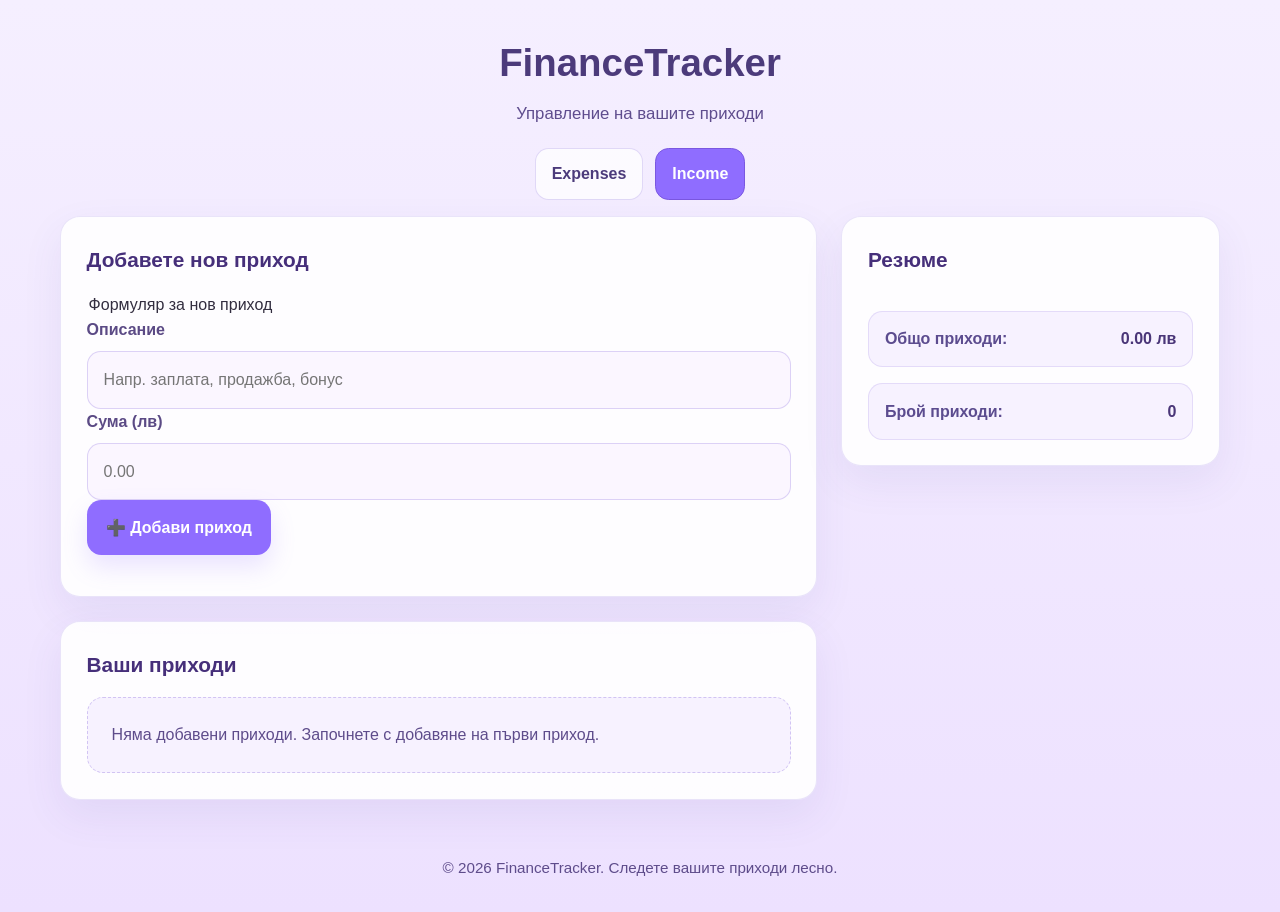
==== income.html @ dd405719 "Add new section Income" ====
<!DOCTYPE html>
<html lang="bg">
<head>
    <meta charset="UTF-8">
    <meta name="viewport" content="width=device-width, initial-scale=1.0">
    <meta name="description" content="FinanceTracker - Приложение за управление на личните приходи">
    <meta name="theme-color" content="#3498db">
    <title>FinanceTracker - Управление на приходи</title>
    <link rel="stylesheet" href="style.css">
</head>
<body>
    <header class="page-header">
        <div class="header-container">
            <h1 class="app-title">FinanceTracker</h1>
            <p class="app-subtitle">Управление на вашите приходи</p>
            <nav class="page-nav" aria-label="Основна навигация">
                <a href="index.html" class="page-nav-link">Expenses</a>
                <a href="income.html" class="page-nav-link active">Income</a>
            </nav>
        </div>
    </header>

    <main class="main-content">
        <div class="content-wrapper">
            <div class="main-column">
                <section class="form-card">
                    <h2 class="section-title">Добавете нов приход</h2>
                    <form id="incomeForm" class="expense-input-form">
                        <fieldset class="form-fieldset">
                            <legend class="visually-hidden">Формуляр за нов приход</legend>

                            <div class="form-field-group">
                                <label for="incomeDescriptionInput" class="form-label">Описание</label>
                                <input
                                    type="text"
                                    id="incomeDescriptionInput"
                                    class="form-input"
                                    placeholder="Напр. заплата, продажба, бонус"
                                    aria-label="Описание на прихода"
                                    required
                                >
                            </div>

                            <div class="form-field-group">
                                <label for="incomeAmountInput" class="form-label">Сума (лв)</label>
                                <input
                                    type="number"
                                    id="incomeAmountInput"
                                    class="form-input form-input--number"
                                    placeholder="0.00"
                                    aria-label="Сума на прихода"
                                    min="0.01"
                                    step="0.01"
                                    required
                                >
                            </div>

                            <button type="submit" class="button button--primary">
                                ➕ Добави приход
                            </button>

                            <p id="incomeFormError" class="form-error" aria-live="assertive"></p>
                        </fieldset>
                    </form>
                </section>

                <section class="expenses-card">
                    <h2 class="section-title">Ваши приходи</h2>

                    <div class="expenses-container">
                        <ul id="incomeList" class="expenses-list" role="list">
                            <!-- Приходите ще се добавят динамично -->
                        </ul>
                    </div>

                    <div id="emptyIncomeState" class="empty-state" role="status" aria-live="polite">
                        <p class="empty-state-message">Няма добавени приходи. Започнете с добавяне на първи приход.</p>
                    </div>
                </section>
            </div>

            <aside class="summary-card" role="complementary" aria-label="Резюме на приходите">
                <h2 class="section-title">Резюме</h2>

                <div class="summary-content">
                    <div class="summary-item">
                        <span class="summary-label">Общо приходи:</span>
                        <span id="totalIncomeAmount" class="summary-value">0.00 лв</span>
                    </div>

                    <div class="summary-item">
                        <span class="summary-label">Брой приходи:</span>
                        <span id="totalIncomeCount" class="summary-value">0</span>
                    </div>
                </div>
            </aside>
        </div>
    </main>

    <footer class="page-footer">
        <p class="footer-text">&copy; 2026 FinanceTracker. Следете вашите приходи лесно.</p>
    </footer>

    <script src="income.js"></script>
</body>
</html>
---- style.css ----
/* Global page styling */
:root {
    color-scheme: light;
    font-family: Inter, Roboto, Arial, sans-serif;
    background-color: #f0ebff;
    color: #322d3f;
    font-size: 16px;
    line-height: 1.6;
}

* {
    box-sizing: border-box;
}

html, body {
    margin: 0;
    min-height: 100%;
}

body {
    background: linear-gradient(180deg, #f5efff 0%, #ede1ff 100%);
}

a {
    color: inherit;
    text-decoration: none;
}

button, input {
    font: inherit;
}

button {
    border: none;
    cursor: pointer;
}

button:focus-visible,
input:focus-visible,
textarea:focus-visible {
    outline: 2px solid #8a66ff;
    outline-offset: 2px;
}

.page-header {
    padding: 2rem 1.5rem 1rem;
    text-align: center;
}

.header-container {
    max-width: 1060px;
    margin: 0 auto;
}

.app-title {
    margin: 0;
    font-size: 2.4rem;
    color: #4c3b7b;
}

.app-subtitle {
    margin: 0.5rem auto 0;
    max-width: 720px;
    color: #5f4d8e;
    font-size: 1.05rem;
}

.page-nav {
    margin: 1.25rem auto 0;
    display: inline-flex;
    gap: 0.75rem;
    flex-wrap: wrap;
    justify-content: center;
}

.page-nav-link {
    display: inline-flex;
    align-items: center;
    justify-content: center;
    padding: 0.75rem 1rem;
    border-radius: 0.85rem;
    border: 1px solid rgba(140, 112, 221, 0.25);
    background: rgba(255, 255, 255, 0.75);
    color: #4c3b7b;
    font-weight: 600;
    transition: background-color 0.15s ease, color 0.15s ease;
}

.page-nav-link:hover,
.page-nav-link:focus {
    background-color: #f2efff;
}

.page-nav-link.active {
    background-color: #8f6dff;
    color: #ffffff;
    border-color: #7a57e0;
}

.main-column {
    display: grid;
    gap: 1.5rem;
}

.main-content {
    padding: 0 1rem 2rem;
}

.content-wrapper {
    max-width: 1160px;
    margin: 0 auto;
    display: grid;
    grid-template-columns: minmax(0, 2fr) minmax(300px, 1fr);
    gap: 1.5rem;
    align-items: start;
}

@media (max-width: 920px) {
    .content-wrapper {
        grid-template-columns: 1fr;
    }
}

.form-card,
.expenses-card,
.statistics-card,
.summary-card {
    background: rgba(255, 255, 255, 0.9);
    border: 1px solid rgba(140, 112, 221, 0.18);
    border-radius: 1.25rem;
    padding: 1.6rem;
    box-shadow: 0 16px 40px rgba(82, 58, 153, 0.08);
}

.section-title {
    margin: 0 0 1rem;
    font-size: 1.3rem;
    color: #462f7a;
}

.expense-input-form {
    display: grid;
    gap: 1rem;
}

.form-fieldset {
    border: none;
    padding: 0;
    margin: 0;
}

.form-field-group {
    display: grid;
    gap: 0.5rem;
}

.form-label {
    font-weight: 600;
    color: #5b4a85;
}

.form-input {
    width: 100%;
    border: 1px solid rgba(140, 112, 221, 0.28);
    border-radius: 0.85rem;
    padding: 0.95rem 1rem;
    background: #fbf6ff;
    color: #322d3f;
    transition: border-color 0.2s ease, box-shadow 0.2s ease;
}

.form-input:focus {
    border-color: #8f6dff;
    box-shadow: 0 0 0 4px rgba(143, 109, 255, 0.12);
}

.button {
    display: inline-flex;
    align-items: center;
    justify-content: center;
    gap: 0.5rem;
    padding: 0.9rem 1.2rem;
    border-radius: 0.9rem;
    font-weight: 600;
    transition: transform 0.15s ease, box-shadow 0.15s ease, background-color 0.15s ease;
}

.button:hover {
    transform: translateY(-1px);
}

.button--primary {
    background: #8f6dff;
    color: #ffffff;
    box-shadow: 0 12px 24px rgba(143, 109, 255, 0.18);
}

.button--primary:hover {
    background: #7a57e0;
}

.button--secondary {
    background: #f5efff;
    color: #5f4d8e;
    border: 1px solid rgba(140, 112, 221, 0.35);
}

.button--secondary:hover {
    background: #ede1ff;
}

.expense-actions {
    display: flex;
    flex-wrap: wrap;
    gap: 0.6rem;
    align-items: center;
    justify-content: flex-end;
}

.expense-edit-button {
    background-color: #9f7dff;
}

.expense-edit-button:hover,
.expense-edit-button:focus {
    background-color: #7e5bff;
}

.expenses-container {
    overflow: hidden;
    border-radius: 1rem;
}

.expenses-list {
    list-style: none;
    margin: 0;
    padding: 0;
}

.expense-item {
    display: flex;
    justify-content: space-between;
    align-items: center;
    gap: 1rem;
    padding: 1rem 1.1rem;
    border-bottom: 1px solid rgba(140, 112, 221, 0.15);
    background: #ffffff;
}

.expense-item:last-child {
    border-bottom: none;
}

.expense-item-content {
    display: grid;
    gap: 0.3rem;
}

.expense-category {
    font-weight: 700;
    color: #4a3678;
}

.expense-amount {
    color: #7a56d7;
    font-weight: 600;
}

.expense-delete-button,
.expense-edit-button {
    padding: 0.55rem 0.85rem;
    border-radius: 0.75rem;
    color: #fff;
    font-size: 0.95rem;
}

.expense-delete-button {
    background-color: #f45d9f;
}

.expense-delete-button:hover,
.expense-delete-button:focus {
    background-color: #d24082;
}

.expense-edit-button {
    background-color: #8f6dff;
}

.expense-edit-button:hover,
.expense-edit-button:focus {
    background-color: #7a57e0;
}

.empty-state {
    padding: 1.5rem;
    border-radius: 1rem;
    background: #f7f2ff;
    color: #5e4c8b;
    border: 1px dashed rgba(140, 112, 221, 0.35);
}

.empty-state-message {
    margin: 0;
}

.statistics-grid {
    display: grid;
    grid-template-columns: repeat(3, minmax(0, 1fr));
    gap: 1rem;
}

@media (max-width: 760px) {
    .statistics-grid {
        grid-template-columns: 1fr;
    }
}

.statistic-item {
    background: #faf5ff;
    border: 1px solid rgba(140, 112, 221, 0.18);
    border-radius: 1rem;
    padding: 1rem;
}

.statistic-title {
    margin: 0 0 0.75rem;
    font-size: 0.98rem;
    color: #5f4d8e;
}

.statistic-value {
    margin: 0;
    font-size: 1.35rem;
    font-weight: 700;
    color: #4a3678;
}

.statistic-description {
    margin: 0.4rem 0 0;
    color: #75649d;
    font-size: 0.92rem;
}

.summary-card {
    display: flex;
    flex-direction: column;
    justify-content: space-between;
    gap: 1.2rem;
}

.summary-content {
    display: grid;
    gap: 1rem;
}

.summary-item {
    display: flex;
    justify-content: space-between;
    align-items: center;
    gap: 1rem;
    padding: 0.9rem 1rem;
    border-radius: 0.9rem;
    background: #f7f2ff;
    border: 1px solid rgba(140, 112, 221, 0.18);
}

.summary-label {
    color: #5c4c8f;
    font-weight: 600;
}

.summary-value {
    color: #4a3678;
    font-weight: 700;
}

#clearAllButton {
    width: 100%;
}

.page-footer {
    text-align: center;
    padding: 1.5rem 1rem 2rem;
    color: #5e4c8b;
}

.footer-text {
    margin: 0;
    font-size: 0.95rem;
}

.form-error {
    margin-top: 1rem;
    color: #d93025;
    font-size: 0.95rem;
    line-height: 1.4;
}
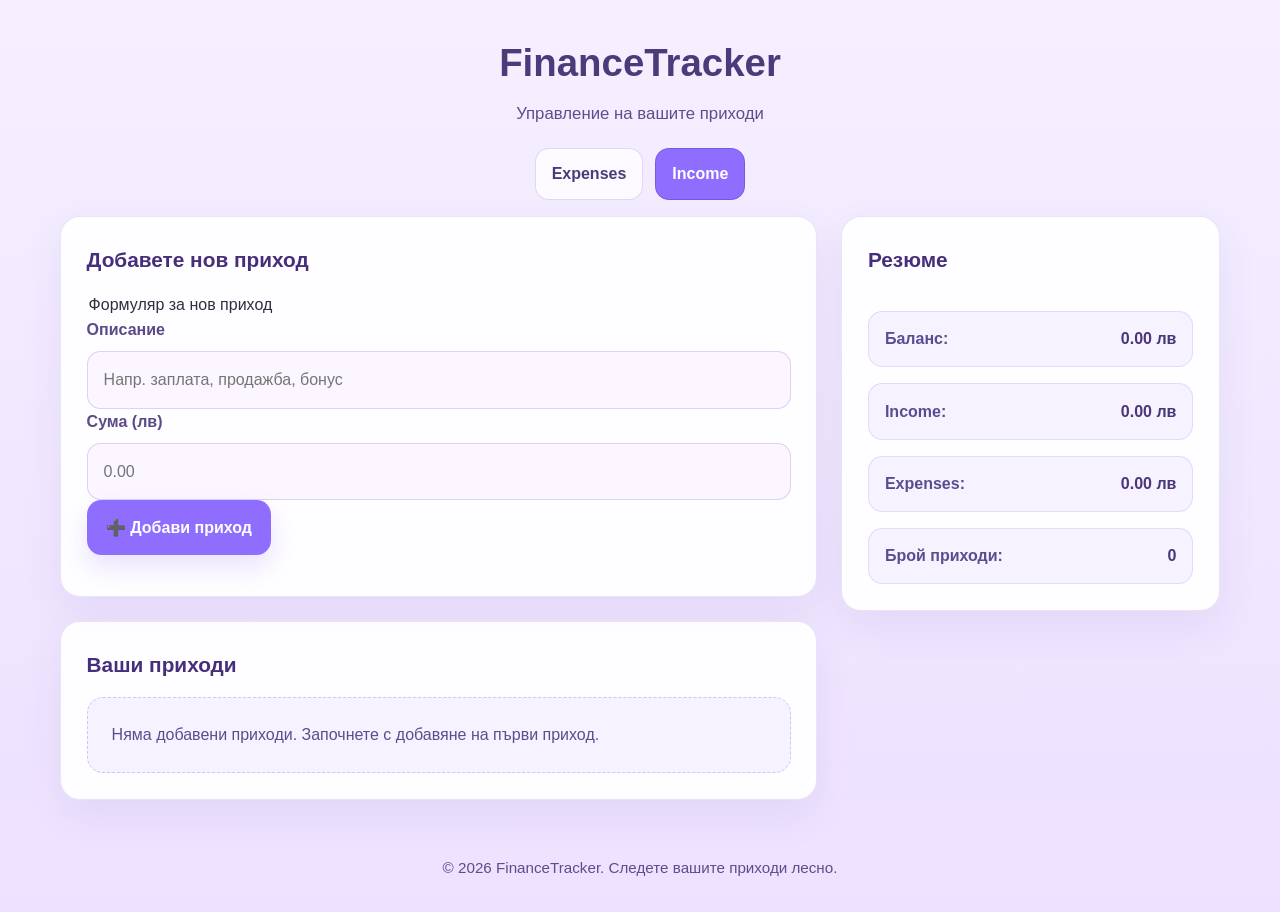
==== commit 468cd571: "Local Storage" ====
--- a/income.html
+++ b/income.html
@@ -84,8 +84,18 @@
 
                 <div class="summary-content">
                     <div class="summary-item">
-                        <span class="summary-label">Общо приходи:</span>
+                        <span class="summary-label">Баланс:</span>
+                        <span id="balanceAmount" class="summary-value">0.00 лв</span>
+                    </div>
+
+                    <div class="summary-item">
+                        <span class="summary-label">Income:</span>
                         <span id="totalIncomeAmount" class="summary-value">0.00 лв</span>
+                    </div>
+
+                    <div class="summary-item">
+                        <span class="summary-label">Expenses:</span>
+                        <span id="totalExpensesAmount" class="summary-value">0.00 лв</span>
                     </div>
 
                     <div class="summary-item">
